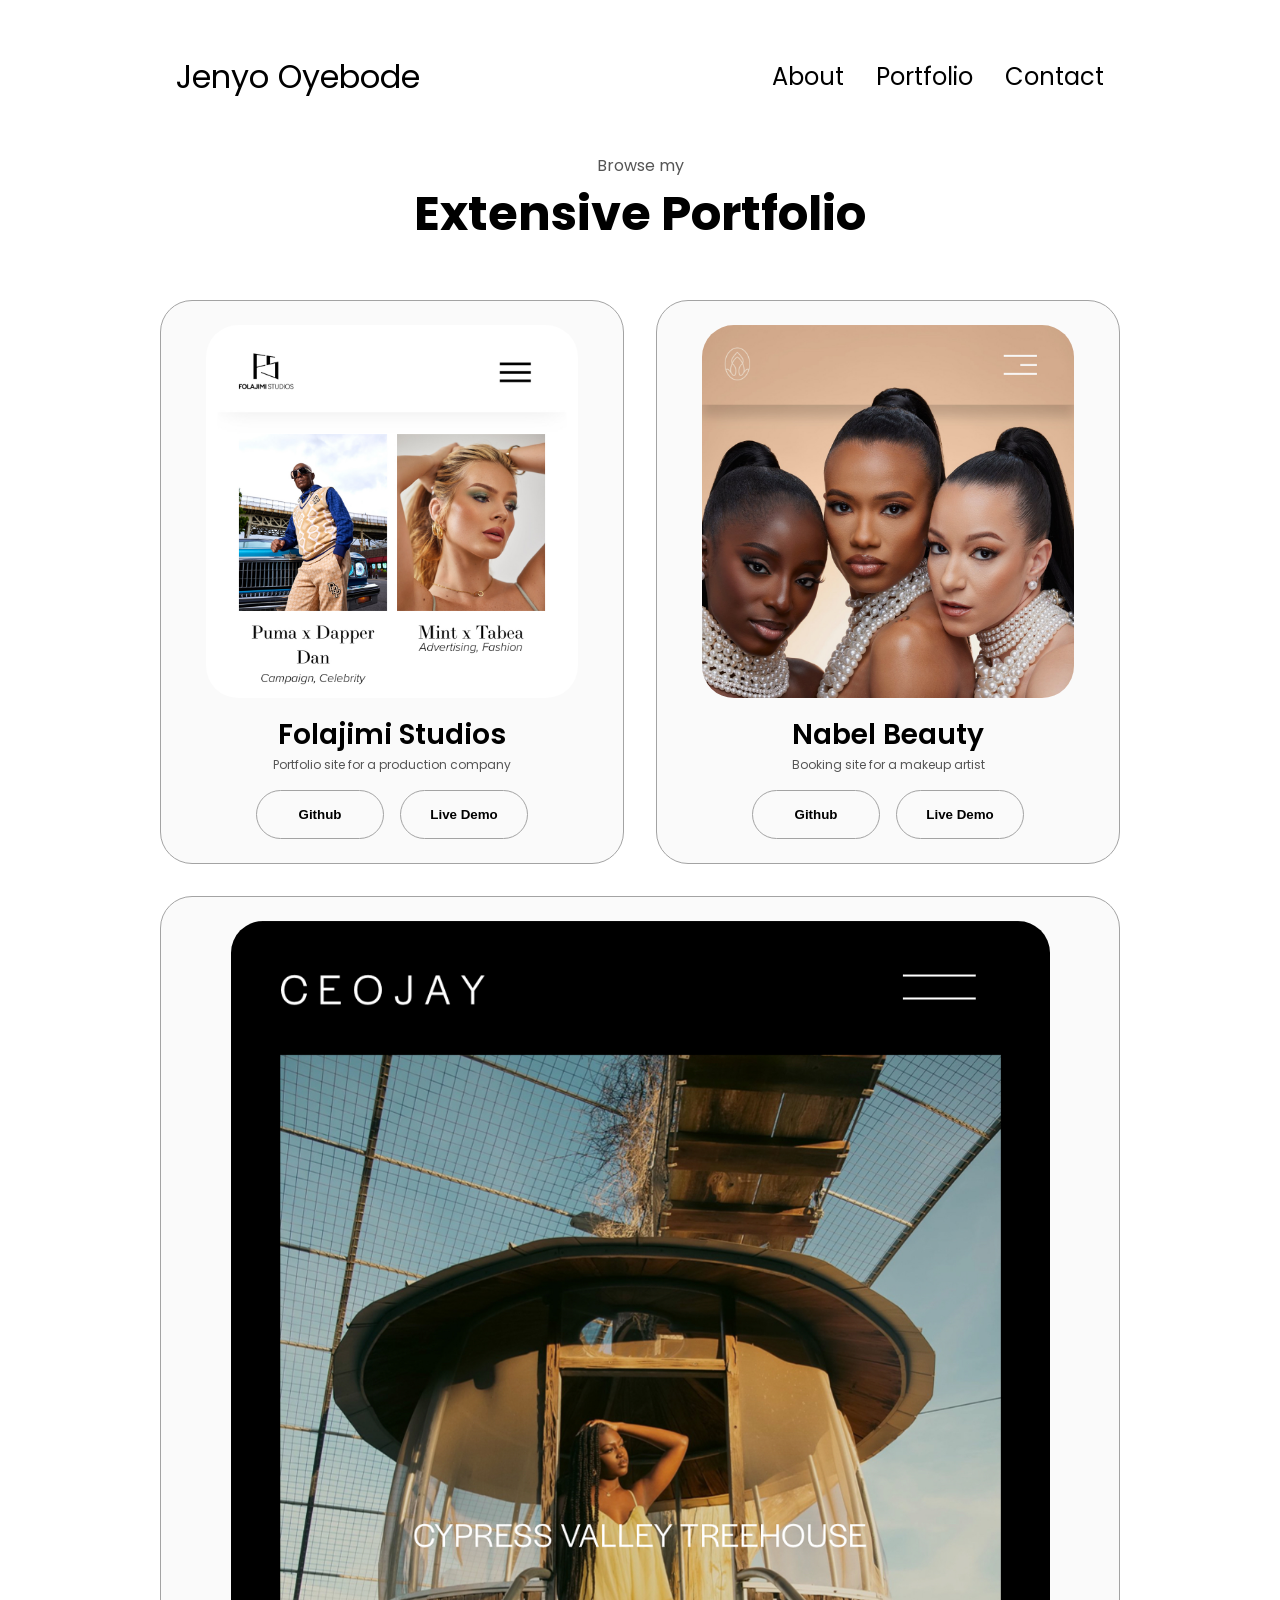
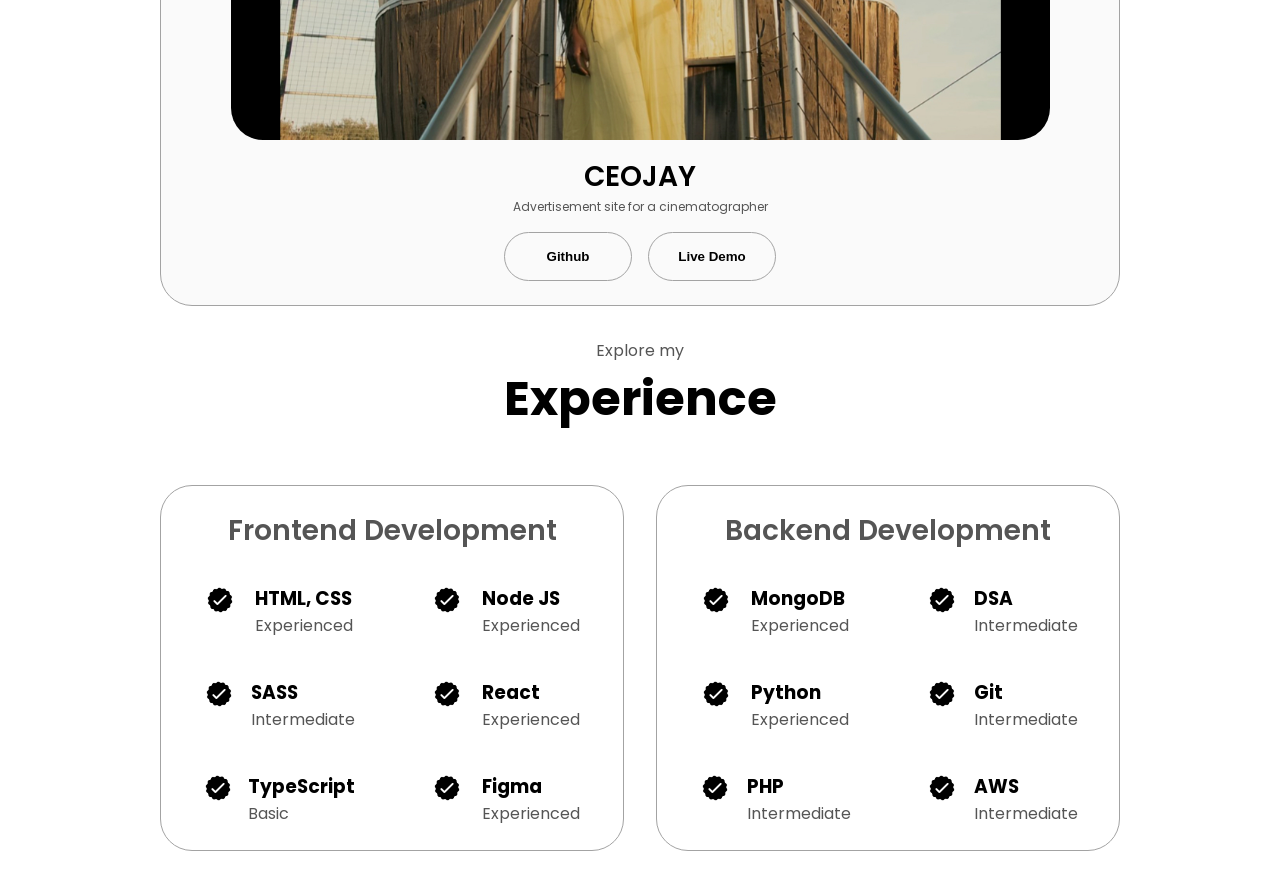
==== developer.html @ 2df98711 "Create developer.html" ====
<!DOCTYPE html>
<html lang="en">
  <head>
    <meta charset="UTF-8" />
    <meta http-equiv="X-UA-Compatible" content="IE=edge" />
    <meta name="viewport" content="width=device-width, initial-scale=1.0" />
    <title>Jenyo Oyebode</title>

    <!-- add icon link -->
    <link rel="icon" href="./assets/fav-icon.png" type="image/icon type">

    <link rel="stylesheet" href="style.css" />
    <link rel="stylesheet" href="mediaqueries.css" />
  </head>

  <body>
    <!-- Navigation Section -->
    <nav id="desktop-nav">
      <div class="logo">Jenyo Oyebode</div>
      <div>
        <ul class="nav-links">
          <li><a href="#about">About</a></li>
          <li><a href="#portfolio">Portfolio</a></li>
          <li><a href="#contact">Contact</a></li>
        </ul>
      </div>
    </nav>
    <nav id="hamburger-nav">
      <div class="logo">Jenyo Oyebode</div>
      <div class="hamburger-menu">
        <div class="hamburger-icon" onclick="toggleMenu()">
          <span></span>
          <span></span>
          <span></span>
        </div>
        <div class="menu-links">
          <li><a href="#about" onclick="toggleMenu()">About</a></li>
          <li><a href="#portfolio" onclick="toggleMenu()">Portfolio</a></li>
          <li><a href="#contact" onclick="toggleMenu()">Contact</a></li>
        </div>
      </div>
    </nav>


    <!-- Portfolio Section -->
    <section id="portfolio">
      <p class="section__text__p1">Browse my </p>
      <h1 class="title">Extensive Portfolio</h1>
      <div class="experience-details-container">
        <div class="about-containers">
          <div class="details-container color-container">
            <div class="article-container">
              <img
                src="./assets/project-1.png"
                alt="Project 1"
                class="project-img"
              />
            </div>
            <h2 class="experience-sub-title project-title">Folajimi Studios</h2>
            <p class="section__text__p3">Portfolio site for a production company</p>
            <div class="btn-container">
              <button
                class="btn btn-color-2 project-btn"
                onclick="window.open('https://github.com/jay-lenz', '_blank')"
              >
                Github
              </button>
              <button
                class="btn btn-color-2 project-btn"
                onclick="window.open('https://www.folajimistudios.com/', '_blank')"
              >
                Live Demo
              </button>
            </div>
          </div>
          <div class="details-container color-container">
            <div class="article-container">
              <img
                src="./assets/project-2.png"
                alt="Project 2"
                class="project-img"
              />
            </div>
            <h2 class="experience-sub-title project-title">Nabel Beauty</h2>
            <p class="section__text__p3">Booking site for a makeup artist</p>
            <div class="btn-container">
              <button
                class="btn btn-color-2 project-btn"
                onclick="window.open('https://github.com/jay-lenz', '_blank')"
              >
                Github
              </button>
              <button
                class="btn btn-color-2 project-btn"
                onclick="window.open('https://www.nabelbeauty.com/', '_blank')"
              >
                Live Demo
              </button>
            </div>
          </div>
          <div class="details-container color-container">
            <div class="article-container">
              <img
                src="./assets/project-3.png"
                alt="Project 3"
                class="project-img"
              />
            </div>
            <h2 class="experience-sub-title project-title">CEOJAY</h2>
            <p class="section__text__p3">Advertisement site for a cinematographer</p>
            <div class="btn-container">
              <button
                class="btn btn-color-2 project-btn"
                onclick="window.open('https://github.com/jay-lenz', '_blank')"
              >
                Github
              </button>
              <button
                class="btn btn-color-2 project-btn"
                onclick="window.open('https://www.ceojay.me/', '_blank')"
              >
                Live Demo
              </button>
            </div>
          </div>
        </div>
      </div>
      <!-- <img
        src="./assets/arrow.png"
        alt="Arrow icon"
        class="icon arrow"
        onclick="location.href='./#experience'"
      /> -->
    </section>


    
    <!-- Experience Section -->
    <section id="experience">
      <p class="section__text__p1">Explore my</p>
      <h1 class="title">Experience</h1>
      <div class="experience-details-container">
        <div class="about-containers">
          <div class="details-container">
            <h2 class="experience-sub-title">Frontend Development</h2>
            <div class="article-container">
              <article>
                <img
                  src="./assets/checkmark.png"
                  alt="Experience icon"
                  class="icon"
                />
                <div>
                  <h3>HTML, CSS</h3>
                  <p>Experienced</p>
                </div>
              </article>
              <article>
                <img
                  src="./assets/checkmark.png"
                  alt="Experience icon"
                  class="icon"
                />
                <div>
                  <h3>Node JS</h3>
                  <p>Experienced</p>
                </div>
              </article>
              <article>
                <img
                  src="./assets/checkmark.png"
                  alt="Experience icon"
                  class="icon"
                />
                <div>
                  <h3>SASS</h3>
                  <p>Intermediate</p>
                </div>
              </article>
              <article>
                <img
                  src="./assets/checkmark.png"
                  alt="Experience icon"
                  class="icon"
                />
                <div>
                  <h3>React</h3>
                  <p>Experienced</p>
                </div>
              </article>
              <article>
                <img
                  src="./assets/checkmark.png"
                  alt="Experience icon"
                  class="icon"
                />
                <div>
                  <h3>TypeScript</h3>
                  <p>Basic</p>
                </div>
              </article>
              <article>
                <img
                  src="./assets/checkmark.png"
                  alt="Experience icon"
                  class="icon"
                />
                <div>
                  <h3>Figma</h3>
                  <p>Experienced</p>
                </div>
              </article>
            </div>
          </div>
          <div class="details-container">
            <h2 class="experience-sub-title">Backend Development</h2>
            <div class="article-container">
              <article>
                <img
                  src="./assets/checkmark.png"
                  alt="Experience icon"
                  class="icon"
                />
                <div>
                  <h3>MongoDB</h3>
                  <p>Experienced</p>
                </div>
              </article>
              <article>
                <img
                  src="./assets/checkmark.png"
                  alt="Experience icon"
                  class="icon"
                />
                <div>
                  <h3>DSA</h3>
                  <p>Intermediate</p>
                </div>
              </article>
              <article>
                <img
                  src="./assets/checkmark.png"
                  alt="Experience icon"
                  class="icon"
                />
                <div>
                  <h3>Python</h3>
                  <p>Experienced</p>
                </div>
              </article>
              <article>
                <img
                  src="./assets/checkmark.png"
                  alt="Experience icon"
                  class="icon"
                />
                <div>
                  <h3>Git</h3>
                  <p>Intermediate</p>
                </div>
              </article>
              <article>
                <img
                  src="./assets/checkmark.png"
                  alt="Experience icon"
                  class="icon"
                />
                <div>
                  <h3>PHP</h3>
                  <p>Intermediate</p>
                </div>
              </article>
              <article>
                <img
                  src="./assets/checkmark.png"
                  alt="Experience icon"
                  class="icon"
                />
                <div>
                  <h3>AWS</h3>
                  <p>Intermediate</p>
                </div>
              </article>
            </div>
          </div>
        </div>
      </div>
      <!-- <img
        src="./assets/arrow.png"
        alt="Arrow icon"
        class="icon arrow"
        onclick="location.href='./#contact'"
      /> -->

    </section>

    <!-- Script -->
    <script src="script.js"></script>
  </body>

</html>
---- style.css ----
/* GENERAL */

@import url("https://fonts.googleapis.com/css2?family=Poppins:wght@300;400;500;600&display=swap");

* {
  margin: 0;
  padding: 0;
}

body {
  font-family: "Poppins", sans-serif;
}

html {
  scroll-behavior: smooth;
}

p {
  color: rgb(85, 85, 85);
}

/* TRANSITION */

a,
.btn {
  transition: all 300ms ease;
}

/* DESKTOP NAV */

nav,
.nav-links {
  display: flex;
}

nav {
  justify-content: space-around;
  align-items: center;
  height: 17vh;
}

.nav-links {
  gap: 2rem;
  list-style: none;
  font-size: 1.5rem;
}

a {
  color: black;
  text-decoration: none;
  text-decoration-color: white;
}

a:hover {
  color: grey;
  text-decoration: underline;
  text-underline-offset: 1rem;
  text-decoration-color: rgb(181, 181, 181);
}

.logo {
  font-size: 2rem;
}

.logo:hover {
  cursor: default;
}

/* HAMBURGER MENU */

#hamburger-nav {
  display: none;
}

.hamburger-menu {
  position: relative;
  display: inline-block;
}

.hamburger-icon {
  display: flex;
  flex-direction: column;
  justify-content: space-between;
  height: 24px;
  width: 30px;
  cursor: pointer;
}

.hamburger-icon span {
  width: 100%;
  height: 2px;
  background-color: black;
  transition: all 0.3 ease-in-out;
}

.menu-links {
  position: absolute;
  top: 100%;
  right: 0;
  background-color: white;
  width: fit-content;
  max-height: 0;
  overflow: hidden;
  transition: all 0.3 ease-in-out;
}

.menu-links a {
  display: block;
  padding: 10px;
  text-align: center;
  font-size: 1.5rem;
  color: black;
  text-decoration: none;
  transition: all 0.3 ease-in-out;
}

.menu-links li {
  list-style: none;
}

.menu-links.open {
  max-height: 300px;
}

.hamburger-icon.open span:first-child {
  transform: rotate(45deg) translate(10px, 5px);
}

.hamburger-icon.open span:nth-child(2) {
  opacity: 0;
}

.hamburger-icon.open span:last-child {
  transform: rotate(-45deg) translate(10px, -5px);
}

.hamburger-icon span:first-child {
  transform: none;
}

.hamburger-icon span:first-child {
  opacity: 1;
}

.hamburger-icon span:first-child {
  transform: none;
}

/* SECTIONS */

section {
  /* padding-top: 4vh;
  height: 96vh; */
  margin: 0 10rem;
  box-sizing: border-box;
  min-height: fit-content;
}

.section-container {
  display: flex;
}

/* PROFILE SECTION */

#profile {
  display: flex;
  justify-content: center;
  gap: 5rem;
  height: 80vh;
}

.section__pic-container {
  display: flex;
  height: 400px;
  width: 400px;
  margin: auto 0;
}

.section__text {
  align-self: center;
  text-align: center;
}

.section__text p {
  font-weight: 600;
}

.section__text__p1 {
  text-align: center;
}

.section__text__p2 {
  font-size: 1.75rem;
  margin-bottom: 1rem;
}

.title {
  font-size: 3rem;
  text-align: center;
}

#socials-container {
  display: flex;
  justify-content: center;
  margin-top: 1rem;
  gap: 1rem;
}

/* ICONS */

.icon {
  cursor: pointer;
  height: 2rem;
}

/* BUTTONS */

.btn-container {
  display: flex;
  justify-content: center;
  gap: 1rem;
}

.btn {
  font-weight: 600;
  transition: all 300ms ease;
  padding: 1rem;
  width: 8rem;
  border-radius: 2rem;
}

.btn-color-1,
.btn-color-2 {
  border: rgb(53, 53, 53) 0.1rem solid;
}

.btn-color-1:hover,
.btn-color-2:hover {
  cursor: pointer;
}

.btn-color-1,
.btn-color-2:hover {
  background: rgb(53, 53, 53);
  color: white;
}

.btn-color-1:hover {
  background: rgb(0, 0, 0);
}

.btn-color-2 {
  background: none;
}

.btn-color-2:hover {
  border: rgb(255, 255, 255) 0.1rem solid;
}

.btn-container {
  gap: 1rem;
}

/* ABOUT SECTION */

#about {
  margin-bottom: 10rem;
  position: relative;
}

.about-containers {
  gap: 2rem;
  margin-bottom: 2rem;
  margin-top: 2rem;
}

.about-details-container {
  justify-content: center;
  flex-direction: column;
}

.about-containers,
.about-details-container {
  display: flex;
}

.about-pic {
  border-radius: 2rem;
}

.arrow {
  position: absolute;
  right: -5rem;
  bottom: -5rem;
}

.title {
  height: 90px;
}

.details-container {
  padding: 1.5rem;
  flex: 1;
  background: white;
  border-radius: 2rem;
  border: rgb(53, 53, 53) 0.1rem solid;
  border-color: rgb(163, 163, 163);
  text-align: center;
}

.section-container {
  gap: 4rem;
  height: 80%;
}

.section__pic-container {
  height: 400px;
  width: 400px;
  margin: auto 0;
}

/* EXPERIENCE SECTION */

#experience {
  position: relative;
}

.experience-sub-title {
  color: rgb(85, 85, 85);
  font-weight: 600;
  font-size: 1.75rem;
  margin-bottom: 2rem;
}

.experience-details-container {
  display: flex;
  justify-content: center;
  flex-direction: column;
}

.article-container {
  display: flex;
  text-align: initial;
  flex-wrap: wrap;
  flex-direction: row;
  gap: 2.5rem;
  justify-content: space-around;
}

article {
  display: flex;
  width: 10rem;
  justify-content: space-around;
  gap: 0.5rem;
}

article .icon {
  cursor: default;
}

/* PROJECTS SECTION */

#projects {
  margin-bottom: 10rem;
  position: relative;
}

.color-container {
  border-color: rgb(163, 163, 163);
  background: rgb(250, 250, 250);
}

.project-img {
  border-radius: 2rem;
  width: 90%;
  height: 90%;
}

.project-title {
  margin: 1rem;
  color: black;
}

.project-btn {
  color: black;
  border-color: rgb(163, 163, 163);
}

.section__text__p3 {
  margin-top: -1rem;
  margin-bottom: 1rem;
  font-size: 12px;
}


/* CONTACT */

#contact {
  display: flex;
  justify-content: center;
  flex-direction: column;
  height: 50vh;
}

.contact-info-upper-container {
  display: flex;
  justify-content: center;
  border-radius: 2rem;
  border: rgb(53, 53, 53) 0.1rem solid;
  border-color: rgb(163, 163, 163);
  background: (250, 250, 250);
  margin: 2rem auto;
  padding: 0.5rem;
}

.contact-info-container {
  display: flex;
  align-items: center;
  justify-content: center;
  gap: 0.5rem;
  margin: 1rem;
}

.contact-info-container p {
  font-size: larger;
}

.contact-icon {
  cursor: default;
}

.email-icon {
  height: 2.5rem;
}

/* FOOTER SECTION */

footer {
  height: 25vh;
  margin: 0 1rem;
}

footer p {
  text-align: center;
}
---- mediaqueries.css ----
@media screen and (max-width: 1400px) {
  #profile {
    height: 83vh;
    margin-bottom: 6rem;
  }
  .about-containers {
    flex-wrap: wrap;
  }
  #contact,
  #projects {
    height: fit-content;
  }
}

@media screen and (max-width: 1200px) {
  #desktop-nav {
    display: none;
  }
  #hamburger-nav {
    display: flex;
  }
  
  #profile,
  .section-container {
    display: block;
  }
  .arrow {
    display: none;
  }
  section,
  .section-container {
    height: fit-content;
  }
  section {
    margin: 0 5%;
  }
  .section__pic-container {
    width: 275px;
    height: 275px;
    margin: 0 auto 2rem;
  }
  .about-containers {
    margin-top: 0;
  }
}

@media screen and (max-width: 600px) {
  #contact,
  footer {
    height: 40vh;
  }
  #profile {
    height: 75vh;
    padding-top: 1rem;
  }

  #projects{
    margin-top: -5rem;
    margin-bottom: 4rem;

    .title {
      height: 70px;
    }
  }

  
  #experience {
    margin-top: rem;

    .title {
      height: 60px;
    }
  }

  #about {
    .title {
      height: 60px;
    }
    .about-containers {
      padding-left: 10px;
      width: 330px;
    }
  }

  #contact {
    .title {
      height: 40px;
    }
  }

  article {
    font-size: 1rem;
  }
  footer nav {
    height: fit-content;
    margin-bottom: 2rem;
  }
  .about-containers,
  .contact-info-upper-container,
  .btn-container {
    flex-wrap: wrap;
  }

  /* .about-containers {
    max-width: 500px;
  } */

  .contact-info-container {
    margin: 0;
  }
  .contact-info-container p,
  .nav-links li a {
    font-size: 1rem;
  }
  .experience-sub-title {
    font-size: 1.25rem;
  }
  .logo {
    font-size: 1.5rem;
  }
  .nav-links {
    flex-direction: column;
    gap: 0.5rem;
    text-align: center;
  }
  .section__pic-container {
    width: auto;
    height: 65vw;
    justify-content: center;
  }
  .section__text__p2 {
    font-size: 1.25rem;
  }
  .title {
    font-size: 2rem;
  }
  .text-container {
    text-align: justify;
    margin-left: 0.5rem;
    margin-right: 0.5rem;
    margin-bottom: 1rem;
  }
}
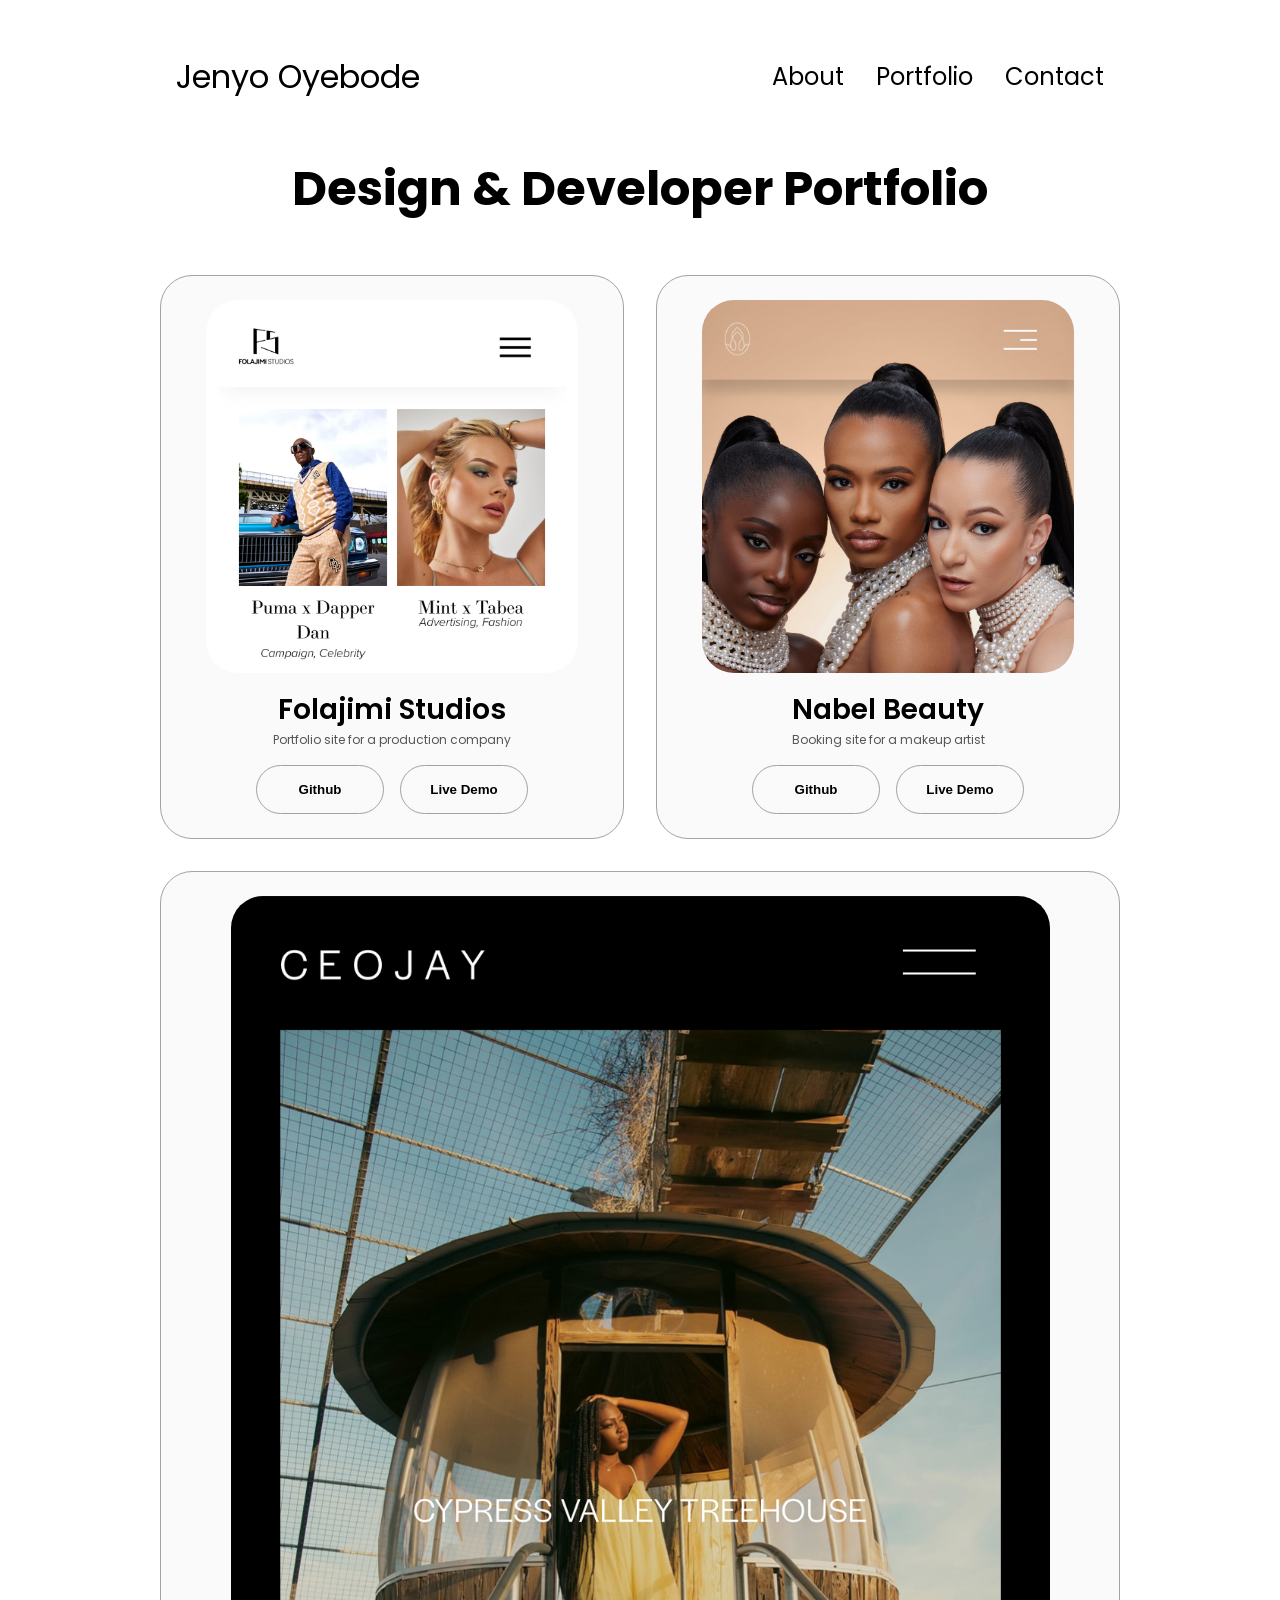
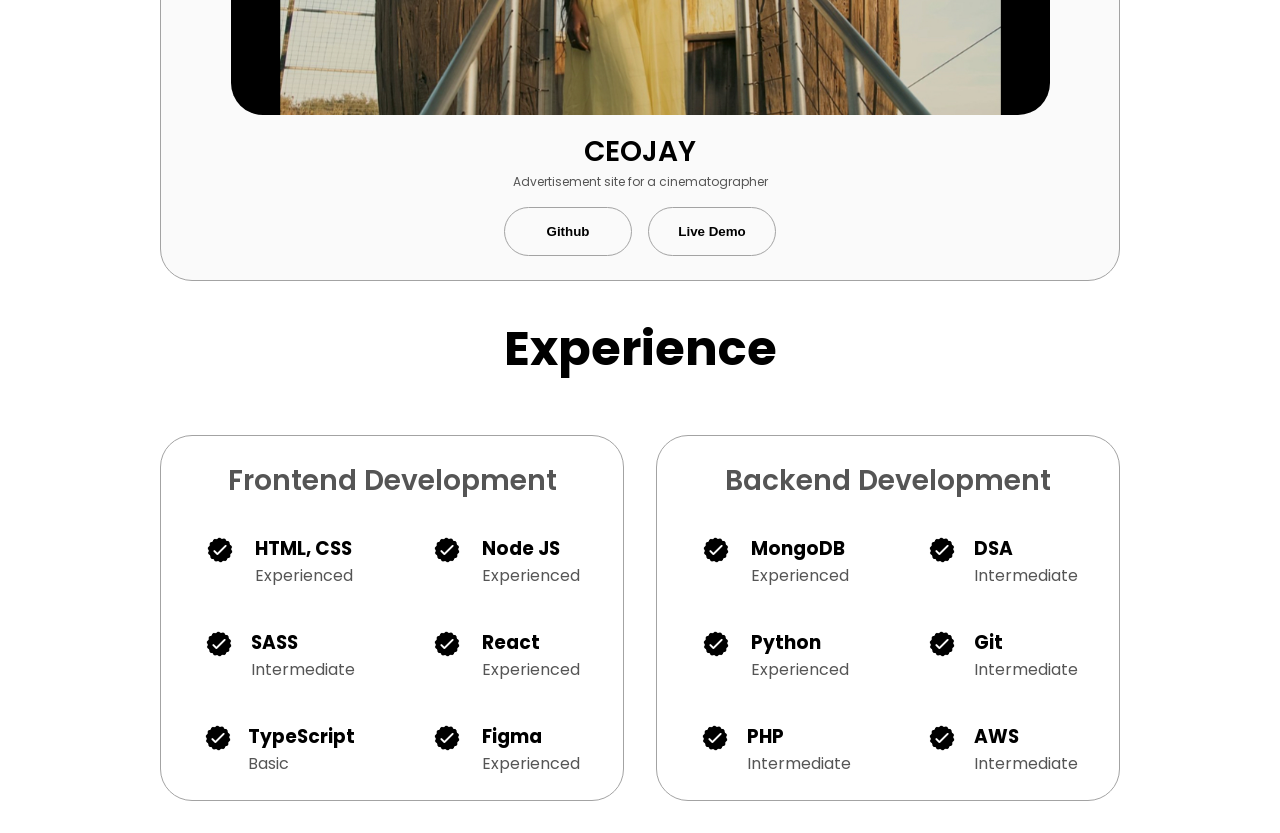
==== commit c4b76fdf: "Update developer.html" ====
--- a/developer.html
+++ b/developer.html
@@ -44,8 +44,7 @@
 
     <!-- Portfolio Section -->
     <section id="portfolio">
-      <p class="section__text__p1">Browse my </p>
-      <h1 class="title">Extensive Portfolio</h1>
+      <h1 class="title">Design & Developer Portfolio</h1>
       <div class="experience-details-container">
         <div class="about-containers">
           <div class="details-container color-container">
@@ -134,10 +133,9 @@
     </section>
 
 
-    
+
     <!-- Experience Section -->
     <section id="experience">
-      <p class="section__text__p1">Explore my</p>
       <h1 class="title">Experience</h1>
       <div class="experience-details-container">
         <div class="about-containers">
